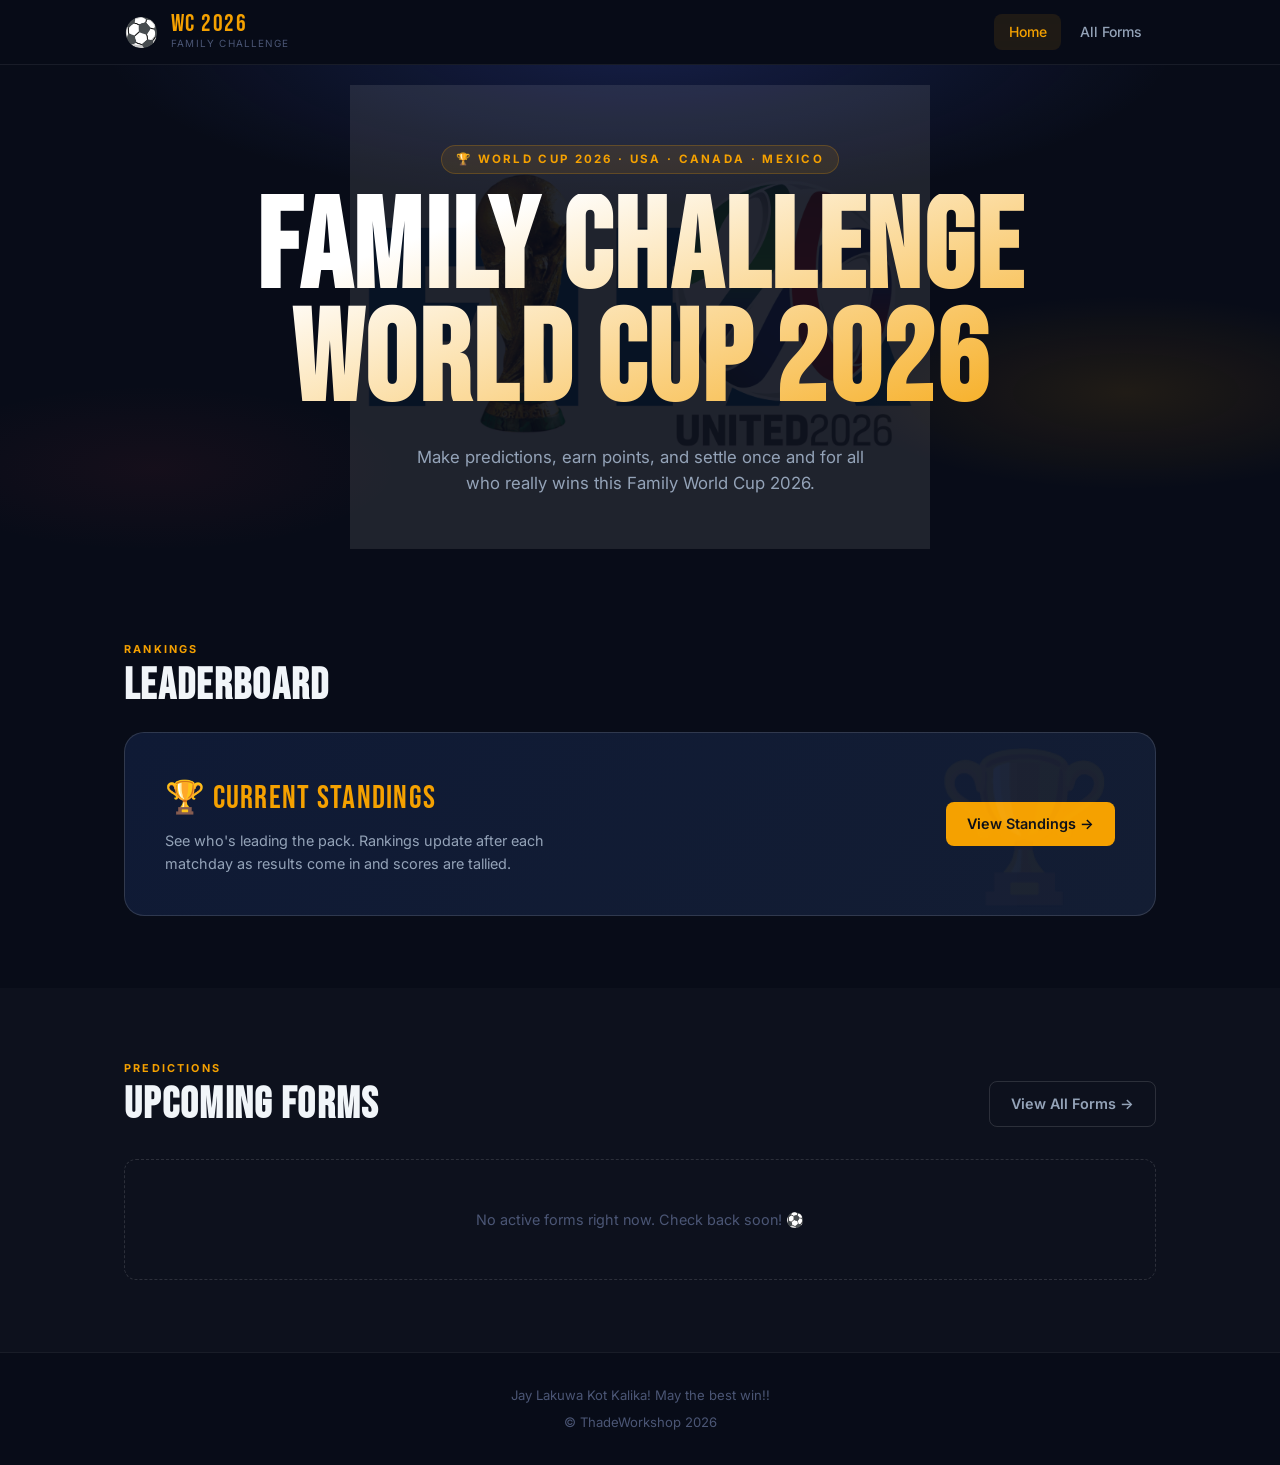
==== index.html @ c09181cf "Add WC2026 logo as dimmed hero background watermark" ====
<!DOCTYPE html>
<html lang="en">
<head>
  <meta charset="UTF-8">
  <meta name="viewport" content="width=device-width, initial-scale=1.0">
  <title>WC 2026 Family Challenge</title>
  <meta name="description" content="World Cup 2026 predictions, leaderboard, and forms for the family challenge.">
  <link rel="preconnect" href="https://fonts.googleapis.com">
  <link rel="preconnect" href="https://fonts.gstatic.com" crossorigin>
  <link href="https://fonts.googleapis.com/css2?family=Bebas+Neue&family=Inter:wght@400;500;600;700&display=swap" rel="stylesheet">
  <link rel="stylesheet" href="css/style.css">
</head>
<body>

  <!-- ══════════════════════════════════
       HEADER
  ══════════════════════════════════ -->
  <header class="site-header">
    <div class="container">
      <div class="header-inner">
        <a href="index.html" class="logo" aria-label="WC 2026 Family Challenge home">
          <span class="logo-ball">⚽</span>
          <div>
            <div class="logo-title">WC 2026</div>
            <div class="logo-sub">Family Challenge</div>
          </div>
        </a>
        <nav class="nav" aria-label="Main navigation">
          <a href="index.html" class="nav-link active">Home</a>
          <a href="forms.html" class="nav-link">All Forms</a>
        </nav>
      </div>
    </div>
  </header>

  <main>

    <!-- ══════════════════════════════════
         HERO
    ══════════════════════════════════ -->
    <section class="hero" aria-label="Welcome">
      <div class="hero-logo-bg">
        <img src="images/wc2026-official-logo.png" alt="" aria-hidden="true" />
      </div>
      <div class="container hero-content">
        <p class="hero-eyebrow">🏆 World Cup 2026 · USA · Canada · Mexico</p>
        <h1 class="hero-title">Family Challenge<br>World Cup 2026</h1>
        <p class="hero-sub">
          Make predictions, earn points, and settle once and for all
          who really wins this Family World Cup 2026.
        </p>
      </div>
    </section>

    <!-- ══════════════════════════════════
         LEADERBOARD
    ══════════════════════════════════ -->
    <section class="section" aria-labelledby="lb-heading">
      <div class="container">
        <div class="section-eyebrow">Rankings</div>
        <h2 class="section-title" id="lb-heading" style="margin-bottom:1.5rem;">Leaderboard</h2>
        <div class="lb-card">
          <div>
            <p class="lb-card-title">🏆 Current Standings</p>
            <p class="lb-card-desc">
              See who's leading the pack. Rankings update after each matchday
              as results come in and scores are tallied.
            </p>
          </div>
          <button class="btn btn-gold" id="lb-toggle" aria-haspopup="dialog">
            View Standings →
          </button>
        </div>
      </div>
    </section>

    <!-- ══════════════════════════════════
         UPCOMING FORMS
    ══════════════════════════════════ -->
    <section class="section section-alt" aria-labelledby="forms-heading">
      <div class="container">
        <div class="section-header">
          <div>
            <div class="section-eyebrow">Predictions</div>
            <h2 class="section-title" id="forms-heading">Upcoming Forms</h2>
          </div>
          <a href="forms.html" class="btn btn-outline">View All Forms →</a>
        </div>

        <div class="forms-grid" id="forms-grid" aria-live="polite">
          <div class="forms-empty" id="forms-empty">
            <p>No active forms right now. Check back soon! ⚽</p>
          </div>
        </div>
      </div>
    </section>

  </main>

  <!-- ══════════════════════════════════
       LEADERBOARD MODAL
  ══════════════════════════════════ -->
  <div class="modal-overlay" id="lb-modal" role="dialog" aria-modal="true" aria-labelledby="modal-title">
    <div class="modal-box">
      <div class="modal-head">
        <h2 id="modal-title">🏆 Leaderboard</h2>
        <button class="modal-close-btn" id="lb-close" aria-label="Close leaderboard">✕</button>
      </div>
      <div class="modal-body">
        <div class="modal-rivalry">
          <img src="images/ronaldo-messi-banner.webp" alt="Ronaldo vs Messi — World Cup 2026" />
        </div>
        <div id="lb-table-container">
          <p class="lb-loading">Loading standings...</p>
        </div>
      </div>
    </div>
  </div>

  <!-- ══════════════════════════════════
       FOOTER
  ══════════════════════════════════ -->
  <footer class="site-footer">
    <div class="container">
      <p>Jay Lakuwa Kot Kalika! May the best win!!</p>
      <p style="margin-top:0.4rem;">&copy; ThadeWorkshop 2026</p>
    </div>
  </footer>

  <script src="js/forms-data.js"></script>
  <script src="js/main.js"></script>
</body>
</html>
---- css/style.css ----
/* ============================================================
   WC 2026 Family Challenge
   ============================================================ */

/* ── Tokens ── */
:root {
  --bg:        #080c18;
  --bg2:       #0f1528;
  --card:      #131d33;
  --card-h:    #1a2540;
  --gold:      #f5a100;
  --gold-d:    #d48a00;
  --blue:      #4361ee;
  --blue-d:    #3451d1;
  --red:       #e63946;
  --green:     #22c55e;
  --txt:       #f1f5f9;
  --txt2:      #94a3b8;
  --txt3:      #4b5675;
  --bdr:       rgba(255,255,255,0.07);
  --bdr2:      rgba(255,255,255,0.13);
  --r:         12px;
  --r-lg:      20px;
  --shadow:    0 8px 40px rgba(0,0,0,0.55);
}

/* ── Reset ── */
*, *::before, *::after { box-sizing: border-box; margin: 0; padding: 0; }
html { scroll-behavior: smooth; -webkit-text-size-adjust: 100%; }
body {
  font-family: 'Inter', system-ui, sans-serif;
  background: var(--bg);
  color: var(--txt);
  min-height: 100vh;
  line-height: 1.6;
  -webkit-font-smoothing: antialiased;
}
button { font: inherit; cursor: pointer; }
a { color: inherit; }

/* ── Layout ── */
.container { max-width: 1080px; margin: 0 auto; padding: 0 1.5rem; }

/* ── Header ── */
.site-header {
  position: sticky;
  top: 0;
  z-index: 50;
  background: rgba(8,12,24,0.85);
  backdrop-filter: blur(16px);
  -webkit-backdrop-filter: blur(16px);
  border-bottom: 1px solid var(--bdr);
}

.header-inner {
  display: flex;
  align-items: center;
  justify-content: space-between;
  height: 64px;
}

.logo {
  display: flex;
  align-items: center;
  gap: 0.75rem;
  text-decoration: none;
}
.logo-ball { font-size: 1.75rem; line-height: 1; }
.logo-title {
  font-family: 'Bebas Neue', cursive;
  font-size: 1.5rem;
  letter-spacing: 0.06em;
  color: var(--gold);
  line-height: 1;
}
.logo-sub {
  font-size: 0.62rem;
  text-transform: uppercase;
  letter-spacing: 0.12em;
  color: var(--txt3);
}

.nav { display: flex; gap: 0.25rem; }
.nav-link {
  text-decoration: none;
  color: var(--txt2);
  padding: 0.4rem 0.9rem;
  border-radius: 8px;
  font-size: 0.875rem;
  font-weight: 500;
  transition: color 0.15s, background 0.15s;
}
.nav-link:hover         { color: var(--txt); background: var(--bdr); }
.nav-link.active        { color: var(--gold); background: rgba(245,161,0,0.1); }

/* ── Hero ── */
.hero {
  position: relative;
  padding: 5rem 0 4.5rem;
  text-align: center;
  overflow: hidden;
}
.hero::before {
  content: '';
  position: absolute;
  inset: 0;
  background:
    radial-gradient(ellipse 70% 55% at 50% -5%,  rgba(67,97,238,0.22)  0%, transparent 60%),
    radial-gradient(ellipse 40% 35% at 88% 65%,  rgba(245,161,0,0.10)  0%, transparent 55%),
    radial-gradient(ellipse 35% 30% at 12% 80%,  rgba(230,57,70,0.06)  0%, transparent 55%);
  pointer-events: none;
}


.hero-eyebrow {
  display: inline-block;
  font-size: 0.72rem;
  font-weight: 700;
  text-transform: uppercase;
  letter-spacing: 0.2em;
  color: var(--gold);
  padding: 0.28rem 0.9rem;
  background: rgba(245,161,0,0.1);
  border: 1px solid rgba(245,161,0,0.22);
  border-radius: 999px;
  margin-bottom: 1.25rem;
}

.hero-title {
  font-family: 'Bebas Neue', cursive;
  font-size: clamp(4rem, 12vw, 8rem);
  letter-spacing: 0.02em;
  line-height: 0.88;
  background: linear-gradient(160deg, #ffffff 25%, var(--gold) 100%);
  -webkit-background-clip: text;
  -webkit-text-fill-color: transparent;
  background-clip: text;
  margin-bottom: 1.5rem;
}

.hero-sub {
  font-size: 1.05rem;
  color: var(--txt2);
  max-width: 460px;
  margin: 0 auto;
}

/* ── Hero background logo watermark ── */
.hero-logo-bg {
  position: absolute;
  width: min(580px, 85%);
  top: 50%;
  left: 50%;
  transform: translate(-50%, -50%);
  opacity: 0.1;
  pointer-events: none;
  z-index: 0;
}
.hero-logo-bg img {
  width: 100%;
  display: block;
  mix-blend-mode: screen;
}

.hero-content {
  position: relative;
  z-index: 1;
}

/* ── Rivalry banner inside leaderboard modal ── */
.modal-rivalry {
  position: relative;
  border-radius: var(--r);
  overflow: hidden;
  flex-shrink: 0;
}
.modal-rivalry img {
  width: 100%;
  display: block;
  border-radius: var(--r);
}
.modal-rivalry-label {
  position: absolute;
  bottom: 0;
  left: 0;
  right: 0;
  padding: 0.6rem 1rem;
  background: linear-gradient(transparent, rgba(0,0,0,0.75));
  text-align: center;
  font-family: 'Bebas Neue', cursive;
  font-size: 1.4rem;
  letter-spacing: 0.08em;
  color: var(--gold);
}

/* ── Sections ── */
.section     { padding: 4.5rem 0; }
.section-alt { background: rgba(255,255,255,0.018); }

.section-eyebrow {
  font-size: 0.68rem;
  font-weight: 700;
  text-transform: uppercase;
  letter-spacing: 0.2em;
  color: var(--gold);
  margin-bottom: 0.3rem;
}
.section-title {
  font-family: 'Bebas Neue', cursive;
  font-size: 2.75rem;
  letter-spacing: 0.03em;
  line-height: 1;
}
.section-header {
  display: flex;
  align-items: flex-end;
  justify-content: space-between;
  gap: 1rem;
  margin-bottom: 2rem;
  flex-wrap: wrap;
}

/* ── Buttons ── */
.btn {
  display: inline-flex;
  align-items: center;
  justify-content: center;
  gap: 0.4rem;
  border: none;
  border-radius: 8px;
  font-size: 0.9rem;
  font-weight: 600;
  padding: 0.65rem 1.3rem;
  text-decoration: none;
  cursor: pointer;
  transition: transform 0.15s, box-shadow 0.15s, background 0.15s, color 0.15s, border-color 0.15s, opacity 0.15s;
  white-space: nowrap;
}
.btn:active { transform: scale(0.97) !important; }

.btn-gold   { background: var(--gold); color: #080c18; }
.btn-gold:hover {
  background: var(--gold-d);
  transform: translateY(-2px);
  box-shadow: 0 0 24px rgba(245,161,0,0.35);
}

.btn-outline {
  background: transparent;
  border: 1px solid var(--bdr2);
  color: var(--txt2);
}
.btn-outline:hover { border-color: var(--gold); color: var(--gold); }

.btn-form {
  width: 100%;
  background: var(--blue);
  color: white;
  padding: 0.75rem;
  border-radius: 8px;
  margin-top: auto;
}
.btn-form:hover:not(.btn-disabled) {
  background: var(--blue-d);
  transform: translateY(-1px);
}

.btn-disabled {
  opacity: 0.42;
  pointer-events: none;
  cursor: not-allowed;
}

.btn-sm { padding: 0.38rem 0.85rem; font-size: 0.82rem; }

/* ── Leaderboard banner card ── */
.lb-card {
  background: linear-gradient(135deg, #0f1a35 0%, #131d33 100%);
  border: 1px solid var(--bdr2);
  border-radius: var(--r-lg);
  padding: 2.5rem;
  display: flex;
  align-items: center;
  justify-content: space-between;
  gap: 2rem;
  flex-wrap: wrap;
  position: relative;
  overflow: hidden;
}
.lb-card::after {
  content: '🏆';
  position: absolute;
  right: 2.5rem;
  top: 50%;
  transform: translateY(-50%);
  font-size: 9rem;
  opacity: 0.045;
  pointer-events: none;
  user-select: none;
}

.lb-card-title {
  font-family: 'Bebas Neue', cursive;
  font-size: 2rem;
  letter-spacing: 0.04em;
  color: var(--gold);
  margin-bottom: 0.35rem;
}
.lb-card-desc { color: var(--txt2); font-size: 0.9rem; max-width: 400px; }

/* ── Modal ── */
.modal-overlay {
  position: fixed;
  inset: 0;
  z-index: 200;
  display: flex;
  align-items: center;
  justify-content: center;
  padding: 1rem;
  background: rgba(4,7,18,0.78);
  backdrop-filter: blur(6px);
  -webkit-backdrop-filter: blur(6px);
  opacity: 0;
  visibility: hidden;
  transition: opacity 0.25s, visibility 0.25s;
}
.modal-overlay.open { opacity: 1; visibility: visible; }

.modal-box {
  background: var(--bg2);
  border: 1px solid var(--bdr2);
  border-radius: var(--r-lg);
  width: 100%;
  max-width: 980px;
  max-height: 92vh;
  display: flex;
  flex-direction: column;
  box-shadow: var(--shadow);
  transform: translateY(18px) scale(0.985);
  transition: transform 0.25s;
}
.modal-overlay.open .modal-box { transform: translateY(0) scale(1); }

.modal-head {
  display: flex;
  align-items: center;
  justify-content: space-between;
  padding: 1.1rem 1.5rem;
  border-bottom: 1px solid var(--bdr);
  flex-shrink: 0;
}
.modal-head h2 {
  font-family: 'Bebas Neue', cursive;
  font-size: 1.5rem;
  letter-spacing: 0.05em;
  color: var(--gold);
}
.modal-close-btn {
  background: none;
  border: none;
  color: var(--txt2);
  font-size: 1.05rem;
  padding: 0.3rem 0.6rem;
  border-radius: 6px;
  transition: background 0.15s, color 0.15s;
  line-height: 1;
}
.modal-close-btn:hover { background: var(--bdr2); color: var(--txt); }

.modal-body {
  flex: 1;
  overflow-y: auto;
  padding: 1.5rem;
  display: flex;
  flex-direction: column;
  gap: 0.75rem;
  min-height: 0;
}

/* ── Custom leaderboard table ── */
#lb-table-container { width: 100%; }

.lb-list { display: flex; flex-direction: column; gap: 0.45rem; }

.lb-row {
  display: flex;
  align-items: center;
  gap: 1rem;
  padding: 0.85rem 1.25rem;
  border-radius: 10px;
  background: rgba(255,255,255,0.04);
  border: 1px solid var(--bdr);
  transition: transform 0.15s;
}
.lb-row:hover { transform: translateX(4px); }

.lb-row.rank-gold   { background: rgba(245,161,0,0.13);  border-color: rgba(245,161,0,0.3); }
.lb-row.rank-silver { background: rgba(192,192,192,0.09); border-color: rgba(192,192,192,0.22); }
.lb-row.rank-bronze { background: rgba(205,127,50,0.09);  border-color: rgba(205,127,50,0.22); }

.lb-rank {
  font-family: 'Bebas Neue', cursive;
  font-size: 1.35rem;
  min-width: 2.75rem;
  color: var(--txt3);
  letter-spacing: 0.03em;
}
.lb-row.rank-gold   .lb-rank { color: var(--gold); }
.lb-row.rank-silver .lb-rank { color: #c0c0c0; }
.lb-row.rank-bronze .lb-rank { color: #cd7f32; }

.lb-name {
  flex: 1;
  font-weight: 600;
  font-size: 1rem;
  color: var(--txt);
}

.lb-pts {
  font-family: 'Bebas Neue', cursive;
  font-size: 1.5rem;
  color: var(--gold);
  letter-spacing: 0.04em;
  text-align: right;
}
.lb-row.rank-silver .lb-pts { color: #c0c0c0; }
.lb-row.rank-bronze .lb-pts { color: #cd7f32; }

.lb-pts-label {
  font-family: 'Inter', sans-serif;
  font-size: 0.68rem;
  font-weight: 500;
  color: var(--txt3);
  letter-spacing: 0;
  vertical-align: middle;
}

.lb-loading, .lb-error, .lb-empty {
  text-align: center;
  padding: 2rem;
  color: var(--txt3);
  font-size: 0.9rem;
}
.lb-error a { color: var(--gold); text-underline-offset: 3px; }

/* ── Form cards grid ── */
.forms-grid {
  display: grid;
  grid-template-columns: repeat(auto-fill, minmax(285px, 1fr));
  gap: 1.25rem;
}

.form-card {
  background: var(--card);
  border: 1px solid var(--bdr);
  border-radius: var(--r);
  padding: 1.5rem;
  display: flex;
  flex-direction: column;
  gap: 0.85rem;
  transition: border-color 0.2s, background 0.2s, transform 0.2s, box-shadow 0.2s;
}
.form-card:not(.is-closed):hover {
  border-color: var(--bdr2);
  background: var(--card-h);
  transform: translateY(-3px);
  box-shadow: 0 14px 36px rgba(0,0,0,0.4);
}
.form-card.is-closed { opacity: 0.52; }

.fc-top {
  display: flex;
  align-items: flex-start;
  justify-content: space-between;
  gap: 0.6rem;
}
.fc-name { font-size: 0.975rem; font-weight: 600; line-height: 1.35; }

.fc-badge {
  flex-shrink: 0;
  font-size: 0.62rem;
  font-weight: 700;
  text-transform: uppercase;
  letter-spacing: 0.08em;
  padding: 0.18rem 0.55rem;
  border-radius: 999px;
}
.badge-open   { background: rgba(34,197,94,0.12); color: var(--green); border: 1px solid rgba(34,197,94,0.25); }
.badge-closed { background: rgba(230,57,70,0.12);  color: var(--red);   border: 1px solid rgba(230,57,70,0.25); }

.fc-deadline      { font-size: 0.78rem; color: var(--txt3); }
.fc-deadline span { color: var(--txt2); font-weight: 500; }

.fc-countdown {
  background: rgba(0,0,0,0.22);
  border-radius: 8px;
  padding: 0.75rem 1rem;
  text-align: center;
}
.cdown-label {
  font-size: 0.58rem;
  text-transform: uppercase;
  letter-spacing: 0.14em;
  color: var(--txt3);
  margin-bottom: 0.2rem;
}
.cdown-time {
  font-family: 'Bebas Neue', cursive;
  font-size: 1.8rem;
  letter-spacing: 0.04em;
  color: var(--gold);
  line-height: 1;
}
.cdown-time.cdown-urgent { color: var(--red); animation: pulse 1s ease-in-out infinite; }
.cdown-done { font-size: 0.85rem; font-weight: 600; color: var(--txt3); }

@keyframes pulse { 0%, 100% { opacity: 1; } 50% { opacity: 0.5; } }

.forms-empty {
  grid-column: 1 / -1;
  text-align: center;
  padding: 3rem 2rem;
  border: 1px dashed var(--bdr2);
  border-radius: var(--r);
  color: var(--txt3);
  font-size: 0.9rem;
}

/* ── Forms archive page ── */
.page-intro { padding: 2.5rem 0 0; }

.back-link {
  display: inline-flex;
  align-items: center;
  gap: 0.35rem;
  font-size: 0.85rem;
  color: var(--txt2);
  text-decoration: none;
  margin-bottom: 1.5rem;
  transition: color 0.15s;
}
.back-link:hover { color: var(--gold); }

.page-desc { color: var(--txt2); font-size: 0.875rem; margin-top: 0.4rem; max-width: 520px; }

.all-forms-list { display: flex; flex-direction: column; gap: 0.75rem; }

.form-row {
  background: var(--card);
  border: 1px solid var(--bdr);
  border-radius: var(--r);
  padding: 1.15rem 1.5rem;
  display: flex;
  align-items: center;
  justify-content: space-between;
  gap: 1rem;
  flex-wrap: wrap;
  transition: border-color 0.15s, background 0.15s;
}
.form-row:not(.form-row-closed):hover { border-color: var(--bdr2); background: var(--card-h); }
.form-row-closed { opacity: 0.5; }

.form-row-name    { font-weight: 600; font-size: 0.95rem; margin-bottom: 0.15rem; }
.form-row-deadline { font-size: 0.77rem; color: var(--txt3); }

.form-row-right {
  display: flex;
  align-items: center;
  gap: 0.75rem;
  flex-shrink: 0;
}

.empty-state { text-align: center; padding: 3rem; color: var(--txt3); }

/* ── Footer ── */
.site-footer {
  padding: 2rem 0;
  border-top: 1px solid var(--bdr);
  text-align: center;
  color: var(--txt3);
  font-size: 0.82rem;
}

/* ── Responsive ── */
@media (max-width: 640px) {
  .hero { padding: 3.5rem 0 3rem; }
  .section-header { flex-direction: column; align-items: flex-start; }
  .lb-card { flex-direction: column; padding: 1.75rem; }
  .lb-card::after { display: none; }
  .modal-body { padding: 1rem; }
  #lb-iframe { min-height: 380px; }
  .form-row { flex-direction: column; align-items: flex-start; }
  .form-row-right { width: 100%; justify-content: space-between; }
}
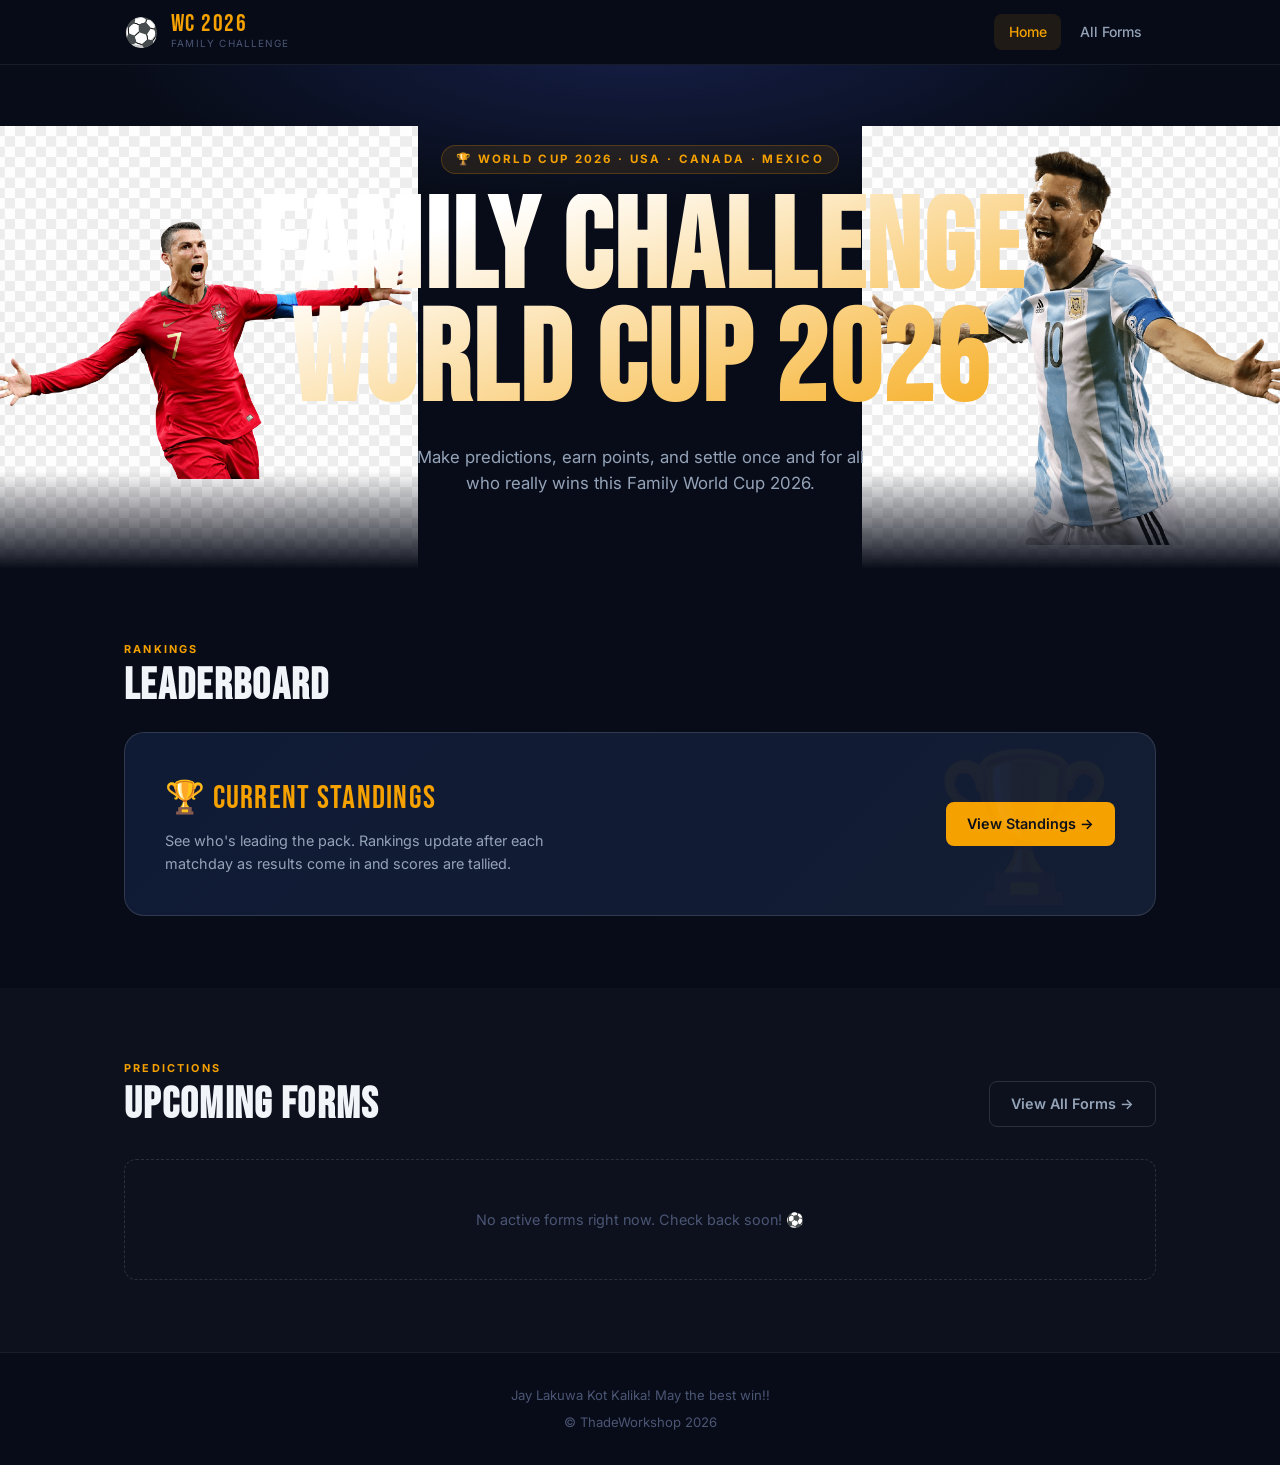
==== commit b12f1a2b: "Add Ronaldo and Messi player renders to hero, update README" ====
--- a/index.html
+++ b/index.html
@@ -39,9 +39,8 @@
          HERO
     ══════════════════════════════════ -->
     <section class="hero" aria-label="Welcome">
-      <div class="hero-logo-bg">
-        <img src="images/wc2026-official-logo.png" alt="" aria-hidden="true" />
-      </div>
+      <img class="hero-player hero-player-left"  src="images/ronaldo.png" alt="Cristiano Ronaldo" />
+      <img class="hero-player hero-player-right" src="images/messi.png"   alt="Lionel Messi" />
       <div class="container hero-content">
         <p class="hero-eyebrow">🏆 World Cup 2026 · USA · Canada · Mexico</p>
         <h1 class="hero-title">Family Challenge<br>World Cup 2026</h1>
--- a/css/style.css
+++ b/css/style.css
@@ -145,26 +145,31 @@
   margin: 0 auto;
 }
 
-/* ── Hero background logo watermark ── */
-.hero-logo-bg {
+/* ── Hero player renders ── */
+.hero-player {
   position: absolute;
-  width: min(580px, 85%);
-  top: 50%;
-  left: 50%;
-  transform: translate(-50%, -50%);
-  opacity: 0.1;
+  bottom: 0;
+  height: 88%;
+  max-height: 500px;
+  width: auto;
+  object-fit: contain;
+  object-position: bottom;
   pointer-events: none;
   z-index: 0;
-}
-.hero-logo-bg img {
-  width: 100%;
-  display: block;
-  mix-blend-mode: screen;
-}
+  -webkit-mask-image: linear-gradient(to top, transparent 0%, black 22%);
+  mask-image: linear-gradient(to top, transparent 0%, black 22%);
+}
+
+.hero-player-left  { left:  -1rem; }
+.hero-player-right { right: -1rem; }
 
 .hero-content {
   position: relative;
   z-index: 1;
+}
+
+@media (max-width: 640px) {
+  .hero-player { height: 55%; opacity: 0.35; }
 }
 
 /* ── Rivalry banner inside leaderboard modal ── */
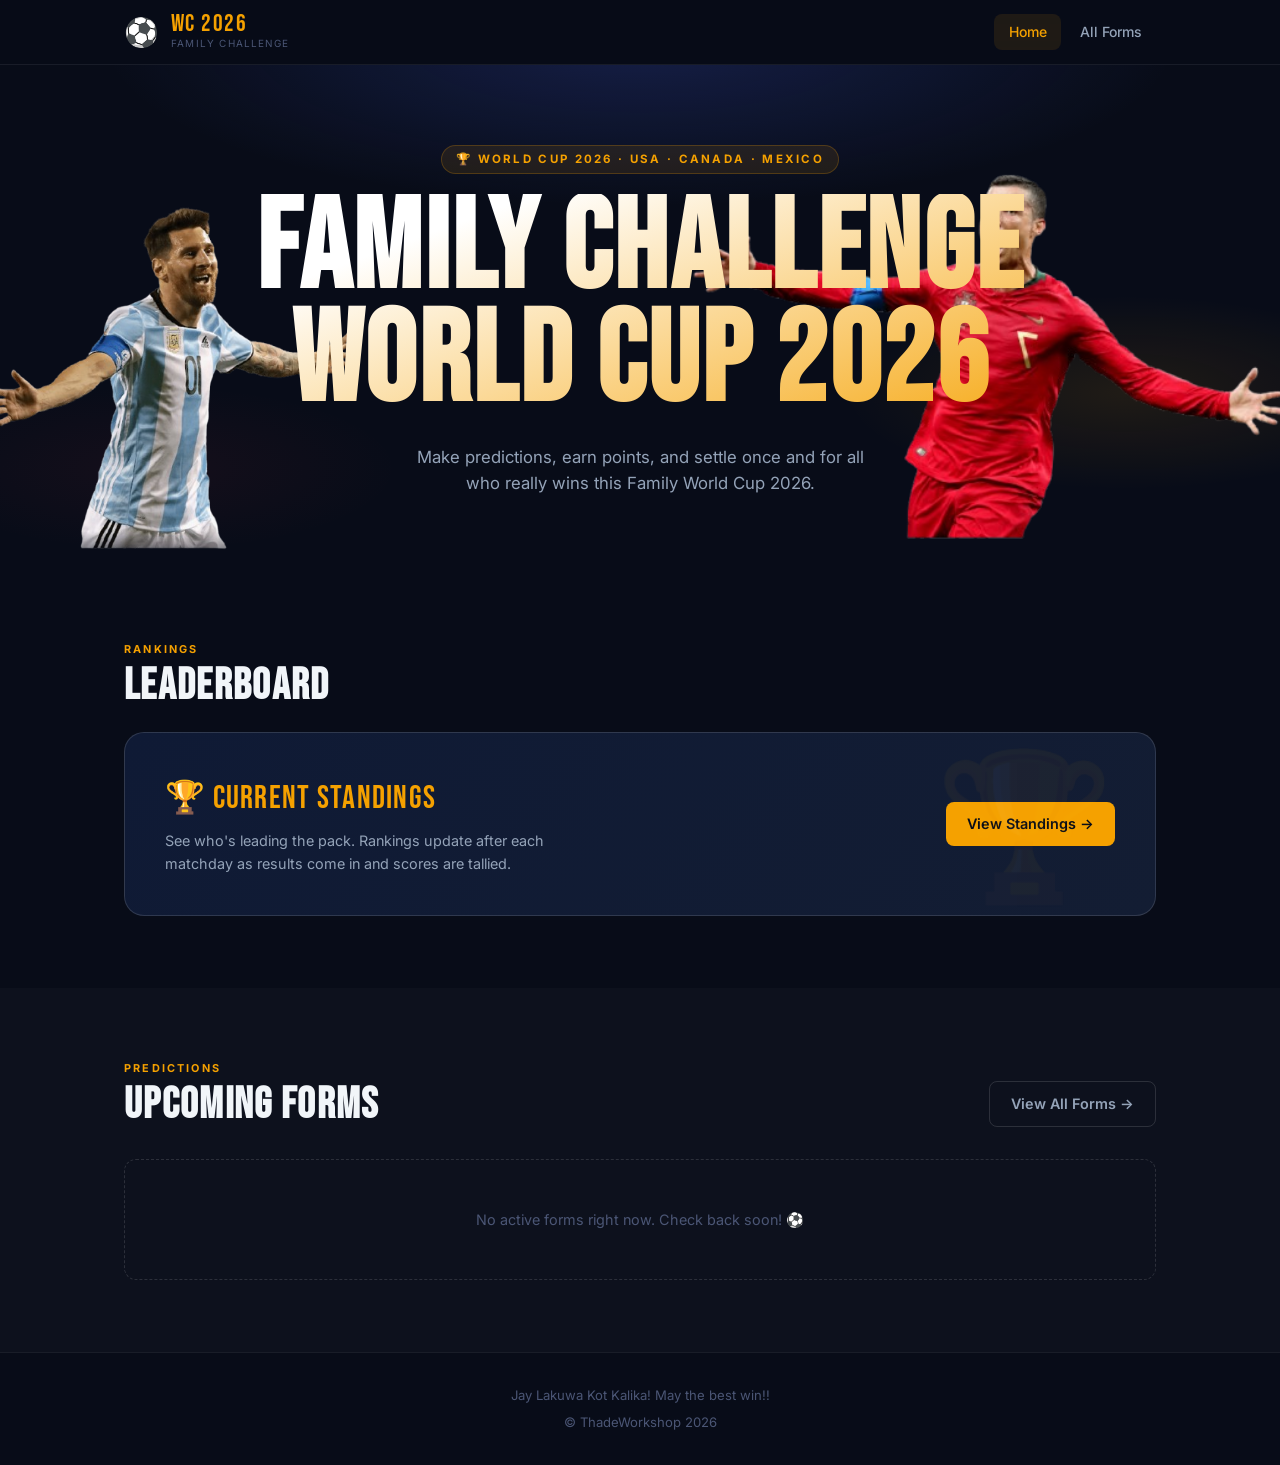
==== commit 067243ac: "Swap player sides and mirror both images" ====
--- a/index.html
+++ b/index.html
@@ -39,8 +39,8 @@
          HERO
     ══════════════════════════════════ -->
     <section class="hero" aria-label="Welcome">
-      <img class="hero-player hero-player-left"  src="images/ronaldo.png" alt="Cristiano Ronaldo" />
-      <img class="hero-player hero-player-right" src="images/messi.png"   alt="Lionel Messi" />
+      <img class="hero-player hero-player-left"  src="images/messi.png"   alt="Lionel Messi" />
+      <img class="hero-player hero-player-right" src="images/ronaldo.png" alt="Cristiano Ronaldo" />
       <div class="container hero-content">
         <p class="hero-eyebrow">🏆 World Cup 2026 · USA · Canada · Mexico</p>
         <h1 class="hero-title">Family Challenge<br>World Cup 2026</h1>
--- a/css/style.css
+++ b/css/style.css
@@ -149,19 +149,17 @@
 .hero-player {
   position: absolute;
   bottom: 0;
-  height: 88%;
-  max-height: 500px;
   width: auto;
   object-fit: contain;
-  object-position: bottom;
+  object-position: bottom center;
   pointer-events: none;
   z-index: 0;
-  -webkit-mask-image: linear-gradient(to top, transparent 0%, black 22%);
-  mask-image: linear-gradient(to top, transparent 0%, black 22%);
-}
-
-.hero-player-left  { left:  -1rem; }
-.hero-player-right { right: -1rem; }
+  -webkit-mask-image: linear-gradient(to top, transparent 0%, black 10%);
+  mask-image: linear-gradient(to top, transparent 0%, black 10%);
+}
+
+.hero-player-left  { left:  -1rem; height: 76%;  max-height: 440px; transform: scaleX(-1); }
+.hero-player-right { right: -1rem; height: 124%; max-height: 720px; bottom: -6rem; transform: scaleX(-1); }
 
 .hero-content {
   position: relative;
@@ -169,7 +167,7 @@
 }
 
 @media (max-width: 640px) {
-  .hero-player { height: 55%; opacity: 0.35; }
+  .hero-player { height: 50%; opacity: 0.35; }
 }
 
 /* ── Rivalry banner inside leaderboard modal ── */
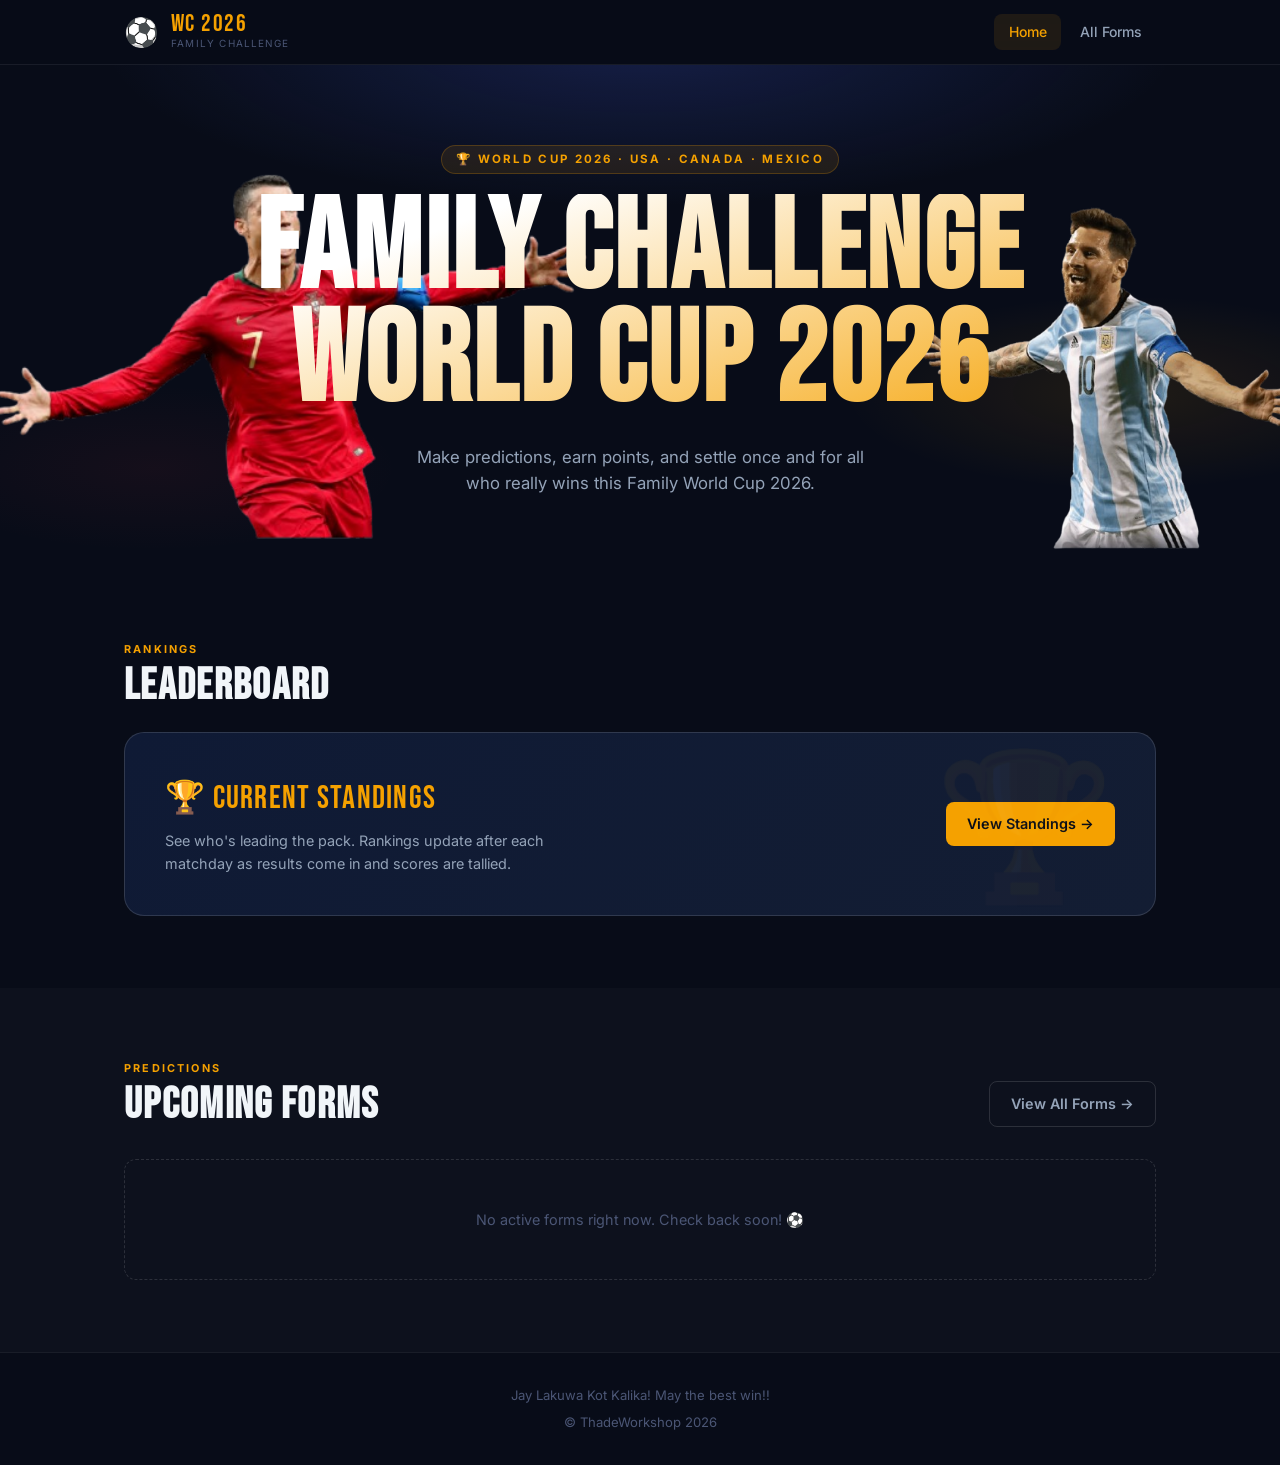
==== commit 1a6b7a3e: "Revert to Ronaldo left, Messi right, no mirroring" ====
--- a/index.html
+++ b/index.html
@@ -39,8 +39,8 @@
          HERO
     ══════════════════════════════════ -->
     <section class="hero" aria-label="Welcome">
-      <img class="hero-player hero-player-left"  src="images/messi.png"   alt="Lionel Messi" />
-      <img class="hero-player hero-player-right" src="images/ronaldo.png" alt="Cristiano Ronaldo" />
+      <img class="hero-player hero-player-left"  src="images/ronaldo.png" alt="Cristiano Ronaldo" />
+      <img class="hero-player hero-player-right" src="images/messi.png"   alt="Lionel Messi" />
       <div class="container hero-content">
         <p class="hero-eyebrow">🏆 World Cup 2026 · USA · Canada · Mexico</p>
         <h1 class="hero-title">Family Challenge<br>World Cup 2026</h1>
--- a/css/style.css
+++ b/css/style.css
@@ -158,8 +158,8 @@
   mask-image: linear-gradient(to top, transparent 0%, black 10%);
 }
 
-.hero-player-left  { left:  -1rem; height: 76%;  max-height: 440px; transform: scaleX(-1); }
-.hero-player-right { right: -1rem; height: 124%; max-height: 720px; bottom: -6rem; transform: scaleX(-1); }
+.hero-player-left  { left:  -1rem; height: 124%; max-height: 720px; bottom: -6rem; }
+.hero-player-right { right: -1rem; height: 76%;  max-height: 440px; }
 
 .hero-content {
   position: relative;
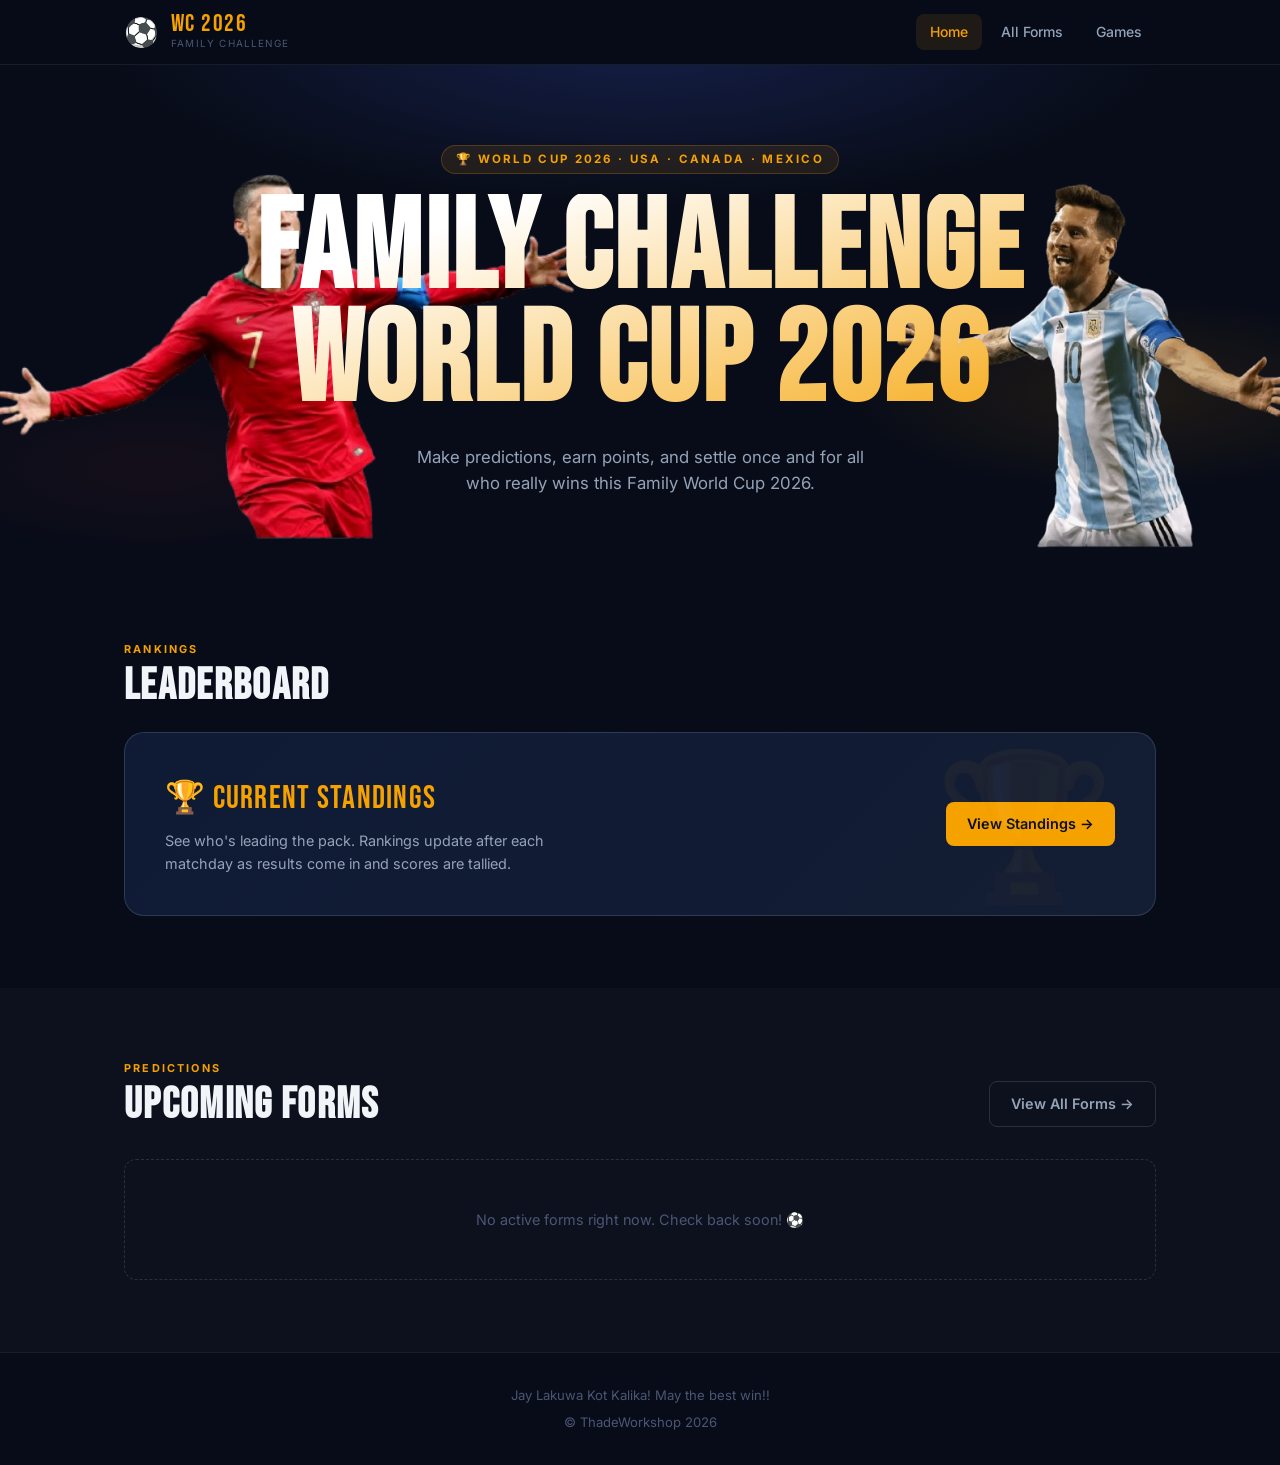
==== commit 750e22d8: "Add Games section with Dribble Rush endless runner - New games.html page with game cards (Dribble Ru" ====
--- a/index.html
+++ b/index.html
@@ -28,6 +28,7 @@
         <nav class="nav" aria-label="Main navigation">
           <a href="index.html" class="nav-link active">Home</a>
           <a href="forms.html" class="nav-link">All Forms</a>
+          <a href="games.html" class="nav-link">Games</a>
         </nav>
       </div>
     </div>
--- a/css/style.css
+++ b/css/style.css
@@ -159,7 +159,7 @@
 }
 
 .hero-player-left  { left:  -1rem; height: 124%; max-height: 720px; bottom: -6rem; }
-.hero-player-right { right: -1rem; height: 76%;  max-height: 440px; }
+.hero-player-right { right: -1rem; height: 81%;  max-height: 463px; }
 
 .hero-content {
   position: relative;
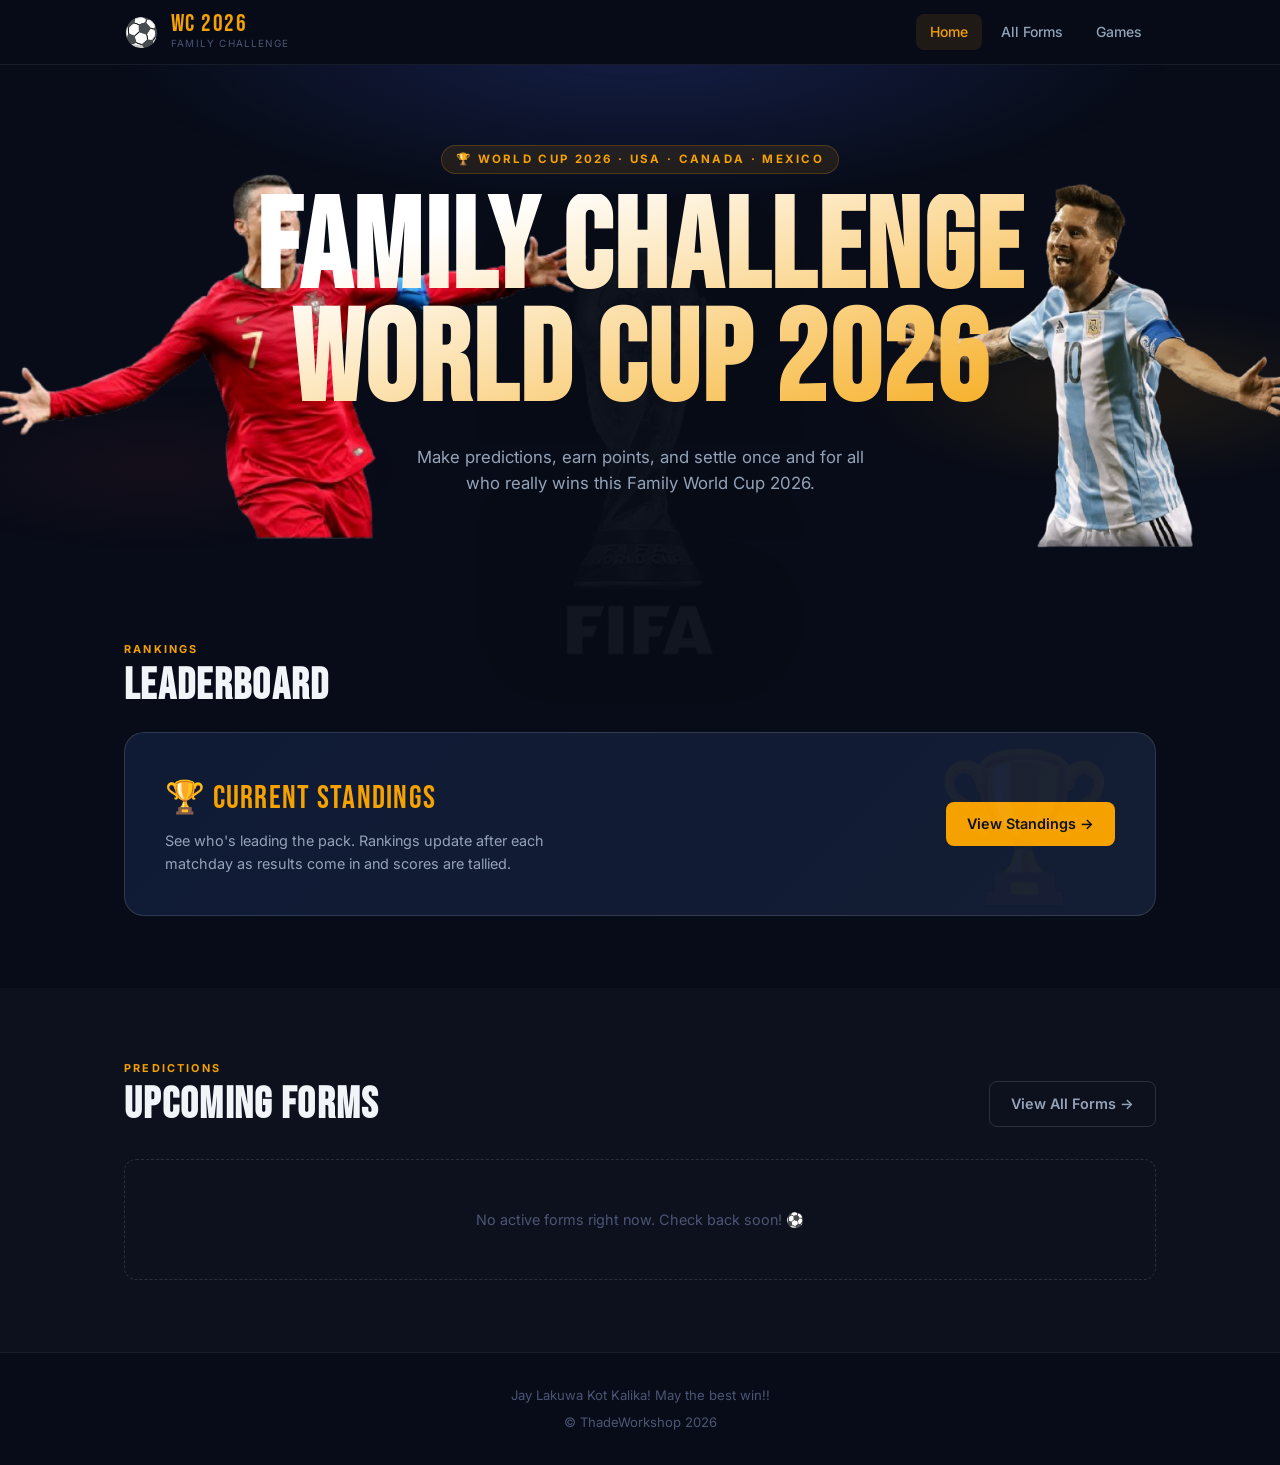
==== commit 589deafe: "Add fixed blended WC 2026 logo to homepage background Logo sits fixed in viewport center, opacity 4." ====
--- a/index.html
+++ b/index.html
@@ -11,6 +11,8 @@
   <link rel="stylesheet" href="css/style.css">
 </head>
 <body>
+
+  <img class="bg-logo" src="images/wc2026-logo.png" alt="" aria-hidden="true" />
 
   <!-- ══════════════════════════════════
        HEADER
--- a/css/style.css
+++ b/css/style.css
@@ -41,6 +41,21 @@
 /* ── Layout ── */
 .container { max-width: 1080px; margin: 0 auto; padding: 0 1.5rem; }
 
+/* ── Fixed background logo ── */
+.bg-logo {
+  position: fixed;
+  top: 50%;
+  left: 50%;
+  transform: translate(-50%, -50%);
+  width: 520px;
+  max-width: 60vw;
+  opacity: 0.045;
+  pointer-events: none;
+  user-select: none;
+  z-index: 0;
+  filter: grayscale(1);
+}
+
 /* ── Header ── */
 .site-header {
   position: sticky;
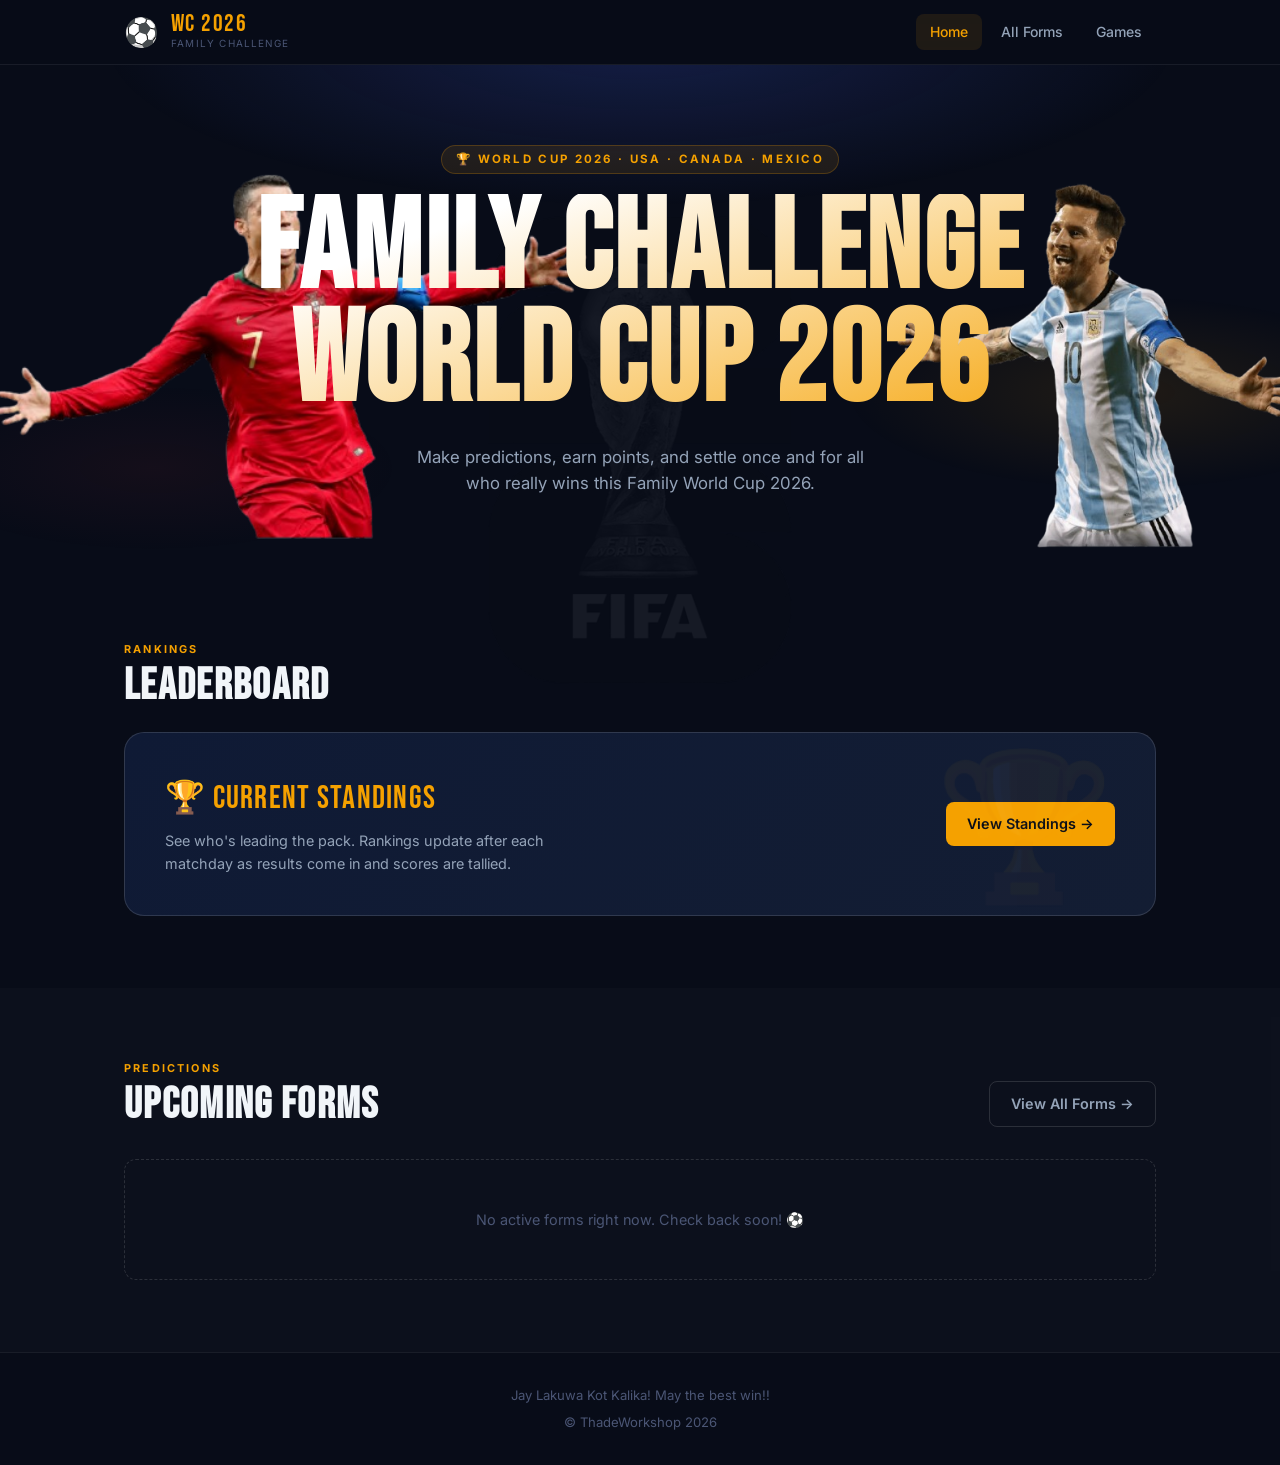
==== commit fb161c79: "Fix bg logo: z-index -1 so it sits behind all content, bust CSS cache" ====
--- a/index.html
+++ b/index.html
@@ -8,7 +8,7 @@
   <link rel="preconnect" href="https://fonts.googleapis.com">
   <link rel="preconnect" href="https://fonts.gstatic.com" crossorigin>
   <link href="https://fonts.googleapis.com/css2?family=Bebas+Neue&family=Inter:wght@400;500;600;700&display=swap" rel="stylesheet">
-  <link rel="stylesheet" href="css/style.css">
+  <link rel="stylesheet" href="css/style.css?v=2">
 </head>
 <body>
 
--- a/css/style.css
+++ b/css/style.css
@@ -47,12 +47,12 @@
   top: 50%;
   left: 50%;
   transform: translate(-50%, -50%);
-  width: 520px;
-  max-width: 60vw;
-  opacity: 0.045;
+  width: 480px;
+  max-width: 55vw;
+  opacity: 0.06;
   pointer-events: none;
   user-select: none;
-  z-index: 0;
+  z-index: -1;
   filter: grayscale(1);
 }
 
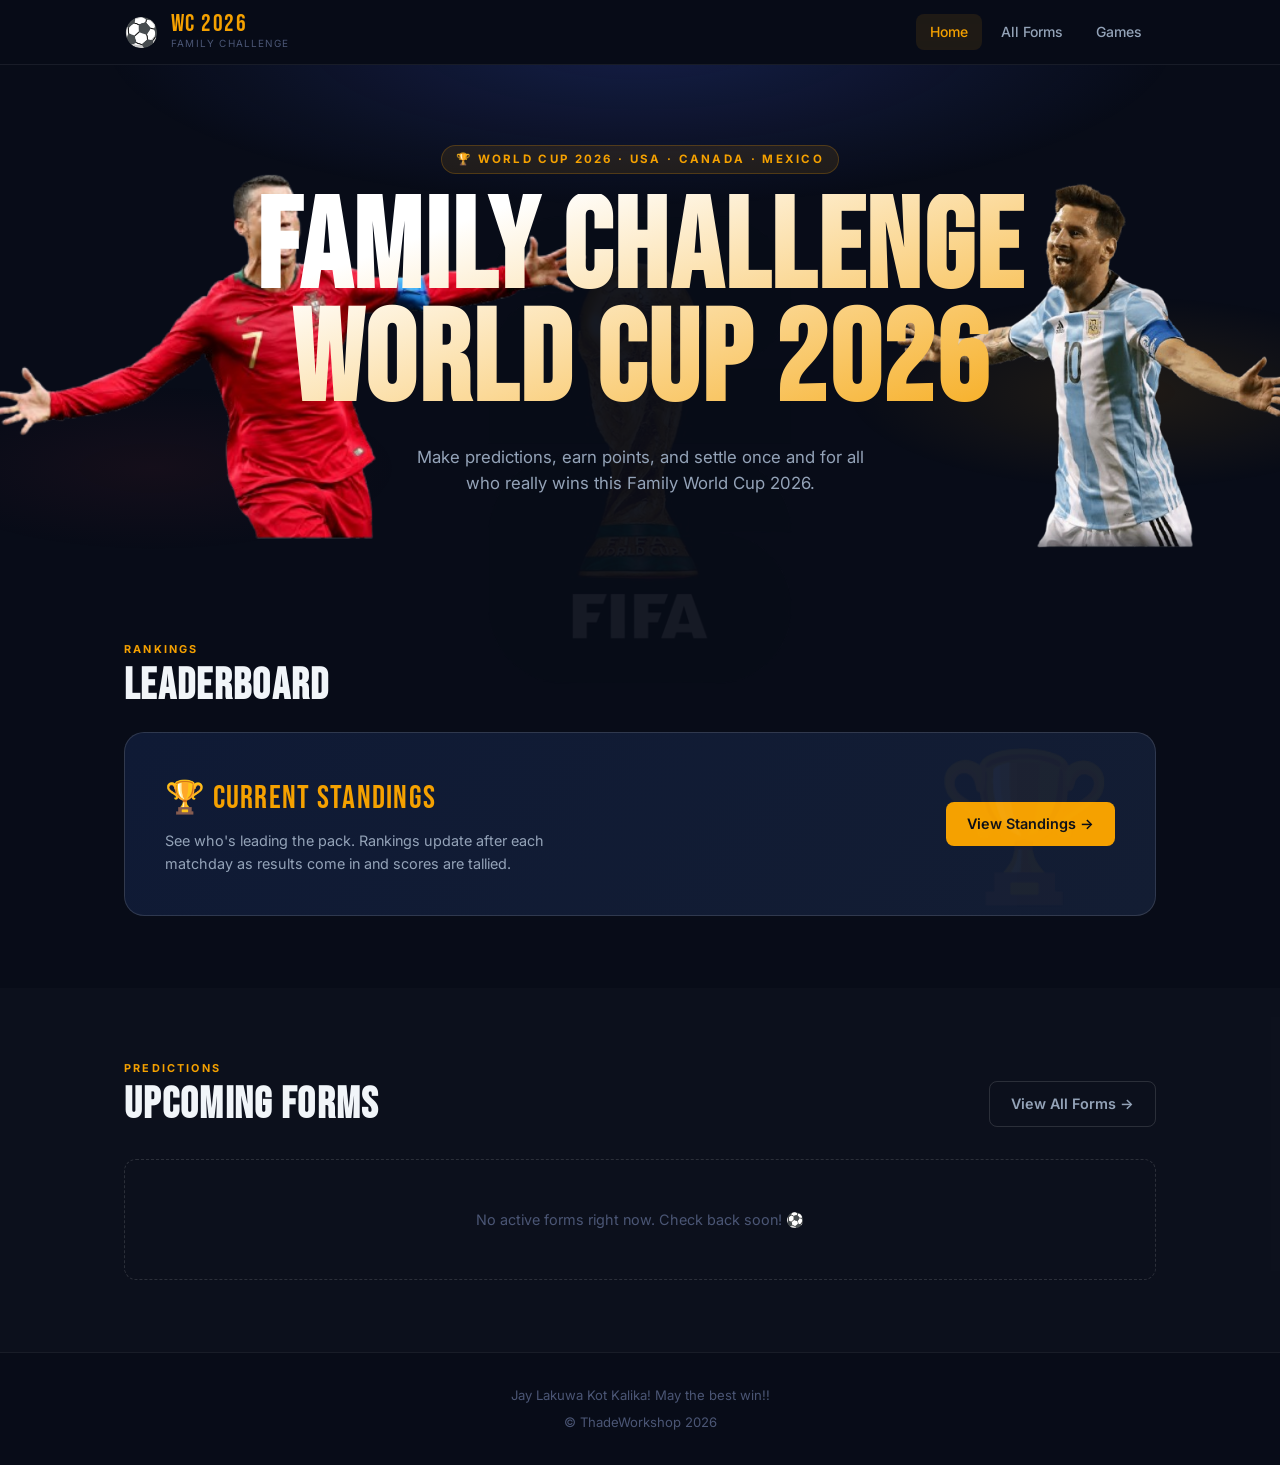
==== commit 70b6e598: "Switch bg logo to body::before — no HTML element, pure CSS" ====
--- a/index.html
+++ b/index.html
@@ -11,8 +11,6 @@
   <link rel="stylesheet" href="css/style.css?v=2">
 </head>
 <body>
-
-  <img class="bg-logo" src="images/wc2026-logo.png" alt="" aria-hidden="true" />
 
   <!-- ══════════════════════════════════
        HEADER
--- a/css/style.css
+++ b/css/style.css
@@ -42,18 +42,19 @@
 .container { max-width: 1080px; margin: 0 auto; padding: 0 1.5rem; }
 
 /* ── Fixed background logo ── */
-.bg-logo {
+body::before {
+  content: '';
   position: fixed;
   top: 50%;
   left: 50%;
   transform: translate(-50%, -50%);
   width: 480px;
   max-width: 55vw;
+  aspect-ratio: 1;
+  background: url('../images/wc2026-logo.png') no-repeat center / contain;
   opacity: 0.06;
   pointer-events: none;
-  user-select: none;
   z-index: -1;
-  filter: grayscale(1);
 }
 
 /* ── Header ── */
